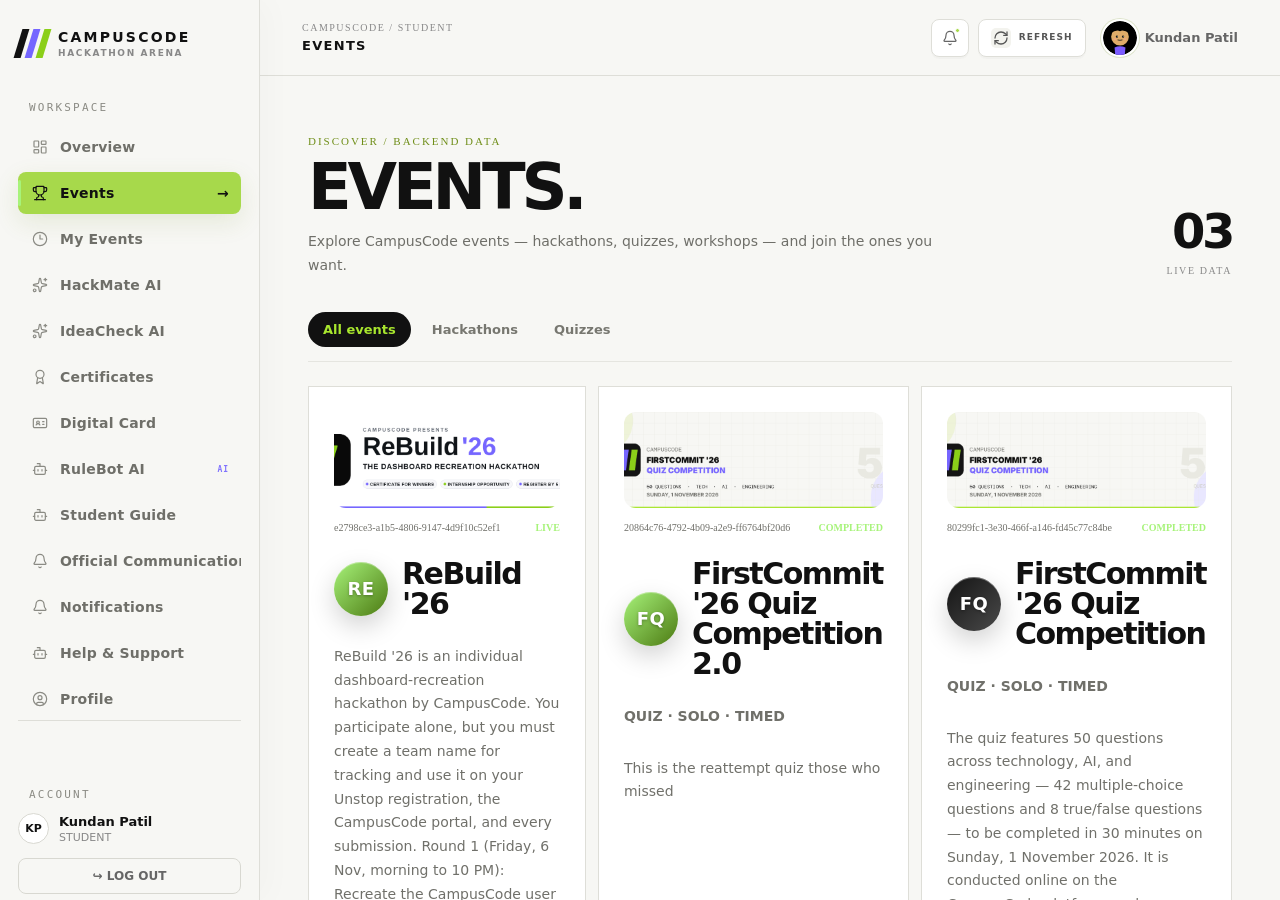
==== Event/Event.html @ 1698e5d3 "Deploy static site with GitHub Pages Co-authored-by: Copilot <223556219+Copilot@users.noreply.github" ====
<!doctype html>
<!doctype html>
<html lang="en">
  <head>
    <meta charset="utf-8" />
    <meta content="width=device-width, initial-scale=1" name="viewport" />
    <title>CampusCode</title>
    <link href="./Event.css" rel="stylesheet" />
    <link
      rel="shortcut icon"
      href="../Main/Assets/image-2.svg"
      type="image/x-icon"
    />
  </head>
  <body>
    <div id="root">
      <div class="student-panel">
        <div class="student-bg-grid"></div>
        <div class="student-bg-orb one"></div>
        <div class="student-bg-orb two"></div>
        <div class="student-mobile-topbar">
          <button class="student-menu-button">☰</button>
          <div class="student-mobile-brand">
            <span aria-label="CampusCode logo" class="cc-mark cc-mark-small">
              <span> </span>
              <span> </span>
              <span> </span>
            </span>
            <div>
              <strong> CAMPUSCODE </strong>
              <span> HACKATHON ARENA </span>
            </div>
          </div>
          <div class="student-mobile-avatar">KP</div>
        </div>
        <aside class="student-sidebar">
          <button aria-label="Close sidebar" class="student-sidebar-close">
            &lsaquo;
          </button>
          <div class="student-brand">
            <span aria-label="CampusCode logo" class="cc-mark">
              <span> </span>
              <span> </span>
              <span> </span>
            </span>
            <div>
              <strong> CAMPUSCODE </strong>
              <span> HACKATHON ARENA </span>
            </div>
          </div>
          <div class="sidebar-label">WORKSPACE</div>
          <nav class="student-nav">
            <button class="student-nav-item" type="button">
              <span class="student-nav-icon">
                <svg
                  aria-hidden="true"
                  class="lucide lucide-layout-dashboard"
                  fill="none"
                  height="16"
                  stroke="currentColor"
                  stroke-linecap="round"
                  stroke-linejoin="round"
                  stroke-width="1.8"
                  viewbox="0 0 24 24"
                  width="16"
                  xmlns="http://www.w3.org/2000/svg"
                >
                  <rect height="9" rx="1" width="7" x="3" y="3"></rect>
                  <rect height="5" rx="1" width="7" x="14" y="3"></rect>
                  <rect height="9" rx="1" width="7" x="14" y="12"></rect>
                  <rect height="5" rx="1" width="7" x="3" y="16"></rect>
                </svg>
              </span>
              <span> Overview </span>
            </button>
            <button class="student-nav-item active" type="button">
              <span class="student-nav-icon">
                <svg
                  aria-hidden="true"
                  class="lucide lucide-trophy"
                  fill="none"
                  height="16"
                  stroke="currentColor"
                  stroke-linecap="round"
                  stroke-linejoin="round"
                  stroke-width="1.8"
                  viewbox="0 0 24 24"
                  width="16"
                  xmlns="http://www.w3.org/2000/svg"
                >
                  <path d="M10 14.66V17a1 1 0 0 1-1 1 2 2 0 0 0-2 2v2"></path>
                  <path d="M14 14.66V17a1 1 0 0 0 1 1 2 2 0 0 1 2 2v2"></path>
                  <path
                    d="M17.916 10H19.5A2.5 2.5 0 0 0 22 7.5V5a1 1 0 0 0-1-1h-3"
                  ></path>
                  <path d="M4 22h16"></path>
                  <path
                    d="M6 9a6 6 0 0 0 12 0V3a1 1 0 0 0-1-1H7a1 1 0 0 0-1 1z"
                  ></path>
                  <path
                    d="M6.084 10H4.5A2.5 2.5 0 0 1 2 7.5V5a1 1 0 0 1 1-1h3"
                  ></path>
                </svg>
              </span>
              <span> Events </span>
              <b> &rarr; </b>
            </button>
            <button class="student-nav-item" type="button">
              <span class="student-nav-icon">
                <svg
                  aria-hidden="true"
                  class="lucide lucide-clock3 lucide-clock-3"
                  fill="none"
                  height="16"
                  stroke="currentColor"
                  stroke-linecap="round"
                  stroke-linejoin="round"
                  stroke-width="1.8"
                  viewbox="0 0 24 24"
                  width="16"
                  xmlns="http://www.w3.org/2000/svg"
                >
                  <circle cx="12" cy="12" r="10"></circle>
                  <path d="M12 6v6h4"></path>
                </svg>
              </span>
              <span> My Events </span>
            </button>
            <button class="student-nav-item" type="button">
              <span class="student-nav-icon">
                <svg
                  aria-hidden="true"
                  class="lucide lucide-sparkles"
                  fill="none"
                  height="16"
                  stroke="currentColor"
                  stroke-linecap="round"
                  stroke-linejoin="round"
                  stroke-width="1.8"
                  viewbox="0 0 24 24"
                  width="16"
                  xmlns="http://www.w3.org/2000/svg"
                >
                  <path
                    d="M11.017 2.814a1 1 0 0 1 1.966 0l1.051 5.558a2 2 0 0 0 1.594 1.594l5.558 1.051a1 1 0 0 1 0 1.966l-5.558 1.051a2 2 0 0 0-1.594 1.594l-1.051 5.558a1 1 0 0 1-1.966 0l-1.051-5.558a2 2 0 0 0-1.594-1.594l-5.558-1.051a1 1 0 0 1 0-1.966l5.558-1.051a2 2 0 0 0 1.594-1.594z"
                  ></path>
                  <path d="M20 2v4"></path>
                  <path d="M22 4h-4"></path>
                  <circle cx="4" cy="20" r="2"></circle>
                </svg>
              </span>
              <span> HackMate AI </span>
            </button>
            <button class="student-nav-item" type="button">
              <span class="student-nav-icon">
                <svg
                  aria-hidden="true"
                  class="lucide lucide-sparkles"
                  fill="none"
                  height="16"
                  stroke="currentColor"
                  stroke-linecap="round"
                  stroke-linejoin="round"
                  stroke-width="1.8"
                  viewbox="0 0 24 24"
                  width="16"
                  xmlns="http://www.w3.org/2000/svg"
                >
                  <path
                    d="M11.017 2.814a1 1 0 0 1 1.966 0l1.051 5.558a2 2 0 0 0 1.594 1.594l5.558 1.051a1 1 0 0 1 0 1.966l-5.558 1.051a2 2 0 0 0-1.594 1.594l-1.051 5.558a1 1 0 0 1-1.966 0l-1.051-5.558a2 2 0 0 0-1.594-1.594l-5.558-1.051a1 1 0 0 1 0-1.966l5.558-1.051a2 2 0 0 0 1.594-1.594z"
                  ></path>
                  <path d="M20 2v4"></path>
                  <path d="M22 4h-4"></path>
                  <circle cx="4" cy="20" r="2"></circle>
                </svg>
              </span>
              <span> IdeaCheck AI </span>
            </button>
            <button class="student-nav-item" type="button">
              <span class="student-nav-icon">
                <svg
                  aria-hidden="true"
                  class="lucide lucide-award"
                  fill="none"
                  height="16"
                  stroke="currentColor"
                  stroke-linecap="round"
                  stroke-linejoin="round"
                  stroke-width="1.8"
                  viewbox="0 0 24 24"
                  width="16"
                  xmlns="http://www.w3.org/2000/svg"
                >
                  <path
                    d="m15.477 12.89 1.515 8.526a.5.5 0 0 1-.81.47l-3.58-2.687a1 1 0 0 0-1.197 0l-3.586 2.686a.5.5 0 0 1-.81-.469l1.514-8.526"
                  ></path>
                  <circle cx="12" cy="8" r="6"></circle>
                </svg>
              </span>
              <span> Certificates </span>
            </button>
            <button class="student-nav-item" type="button">
              <span class="student-nav-icon">
                <svg
                  aria-hidden="true"
                  class="lucide lucide-id-card"
                  fill="none"
                  height="16"
                  stroke="currentColor"
                  stroke-linecap="round"
                  stroke-linejoin="round"
                  stroke-width="1.8"
                  viewbox="0 0 24 24"
                  width="16"
                  xmlns="http://www.w3.org/2000/svg"
                >
                  <path d="M16 10h2"></path>
                  <path d="M16 14h2"></path>
                  <path d="M6.17 15a3 3 0 0 1 5.66 0"></path>
                  <circle cx="9" cy="11" r="2"></circle>
                  <rect height="14" rx="2" width="20" x="2" y="5"></rect>
                </svg>
              </span>
              <span> Digital Card </span>
            </button>
            <button class="student-nav-item rulebot-nav-item" type="button">
              <span class="student-nav-icon">
                <svg
                  aria-hidden="true"
                  class="lucide lucide-bot"
                  fill="none"
                  height="16"
                  stroke="currentColor"
                  stroke-linecap="round"
                  stroke-linejoin="round"
                  stroke-width="1.8"
                  viewbox="0 0 24 24"
                  width="16"
                  xmlns="http://www.w3.org/2000/svg"
                >
                  <path d="M12 8V4H8"></path>
                  <rect height="12" rx="2" width="16" x="4" y="8"></rect>
                  <path d="M2 14h2"></path>
                  <path d="M20 14h2"></path>
                  <path d="M15 13v2"></path>
                  <path d="M9 13v2"></path>
                </svg>
              </span>
              <span> RuleBot AI </span>
            </button>
            <button class="student-nav-item" type="button">
              <span class="student-nav-icon">
                <svg
                  aria-hidden="true"
                  class="lucide lucide-bot"
                  fill="none"
                  height="16"
                  stroke="currentColor"
                  stroke-linecap="round"
                  stroke-linejoin="round"
                  stroke-width="1.8"
                  viewbox="0 0 24 24"
                  width="16"
                  xmlns="http://www.w3.org/2000/svg"
                >
                  <path d="M12 8V4H8"></path>
                  <rect height="12" rx="2" width="16" x="4" y="8"></rect>
                  <path d="M2 14h2"></path>
                  <path d="M20 14h2"></path>
                  <path d="M15 13v2"></path>
                  <path d="M9 13v2"></path>
                </svg>
              </span>
              <span> Student Guide </span>
            </button>
            <button class="student-nav-item" type="button">
              <span class="student-nav-icon">
                <svg
                  aria-hidden="true"
                  class="lucide lucide-bell"
                  fill="none"
                  height="16"
                  stroke="currentColor"
                  stroke-linecap="round"
                  stroke-linejoin="round"
                  stroke-width="1.8"
                  viewbox="0 0 24 24"
                  width="16"
                  xmlns="http://www.w3.org/2000/svg"
                >
                  <path d="M10.268 21a2 2 0 0 0 3.464 0"></path>
                  <path
                    d="M3.262 15.326A1 1 0 0 0 4 17h16a1 1 0 0 0 .74-1.673C19.41 13.956 18 12.499 18 8A6 6 0 0 0 6 8c0 4.499-1.411 5.956-2.738 7.326"
                  ></path>
                </svg>
              </span>
              <span> Official Communication </span>
            </button>
            <button class="student-nav-item" type="button">
              <span class="student-nav-icon">
                <svg
                  aria-hidden="true"
                  class="lucide lucide-bell"
                  fill="none"
                  height="16"
                  stroke="currentColor"
                  stroke-linecap="round"
                  stroke-linejoin="round"
                  stroke-width="1.8"
                  viewbox="0 0 24 24"
                  width="16"
                  xmlns="http://www.w3.org/2000/svg"
                >
                  <path d="M10.268 21a2 2 0 0 0 3.464 0"></path>
                  <path
                    d="M3.262 15.326A1 1 0 0 0 4 17h16a1 1 0 0 0 .74-1.673C19.41 13.956 18 12.499 18 8A6 6 0 0 0 6 8c0 4.499-1.411 5.956-2.738 7.326"
                  ></path>
                </svg>
              </span>
              <span> Notifications </span>
            </button>
            <button class="student-nav-item" type="button">
              <span class="student-nav-icon">
                <svg
                  aria-hidden="true"
                  class="lucide lucide-bot"
                  fill="none"
                  height="16"
                  stroke="currentColor"
                  stroke-linecap="round"
                  stroke-linejoin="round"
                  stroke-width="1.8"
                  viewbox="0 0 24 24"
                  width="16"
                  xmlns="http://www.w3.org/2000/svg"
                >
                  <path d="M12 8V4H8"></path>
                  <rect height="12" rx="2" width="16" x="4" y="8"></rect>
                  <path d="M2 14h2"></path>
                  <path d="M20 14h2"></path>
                  <path d="M15 13v2"></path>
                  <path d="M9 13v2"></path>
                </svg>
              </span>
              <span> Help &amp; Support </span>
            </button>
            <button class="student-nav-item" type="button">
              <span class="student-nav-icon">
                <svg
                  aria-hidden="true"
                  class="lucide lucide-circle-user"
                  fill="none"
                  height="16"
                  stroke="currentColor"
                  stroke-linecap="round"
                  stroke-linejoin="round"
                  stroke-width="1.8"
                  viewbox="0 0 24 24"
                  width="16"
                  xmlns="http://www.w3.org/2000/svg"
                >
                  <circle cx="12" cy="12" r="10"></circle>
                  <circle cx="12" cy="10" r="3"></circle>
                  <path
                    d="M7 20.662V19a2 2 0 0 1 2-2h6a2 2 0 0 1 2 2v1.662"
                  ></path>
                </svg>
              </span>
              <span> Profile </span>
            </button>
          </nav>
          <div class="student-sidebar-bottom">
            <div class="sidebar-label">ACCOUNT</div>
            <div class="sidebar-user">
              <div>KP</div>
              <span>
                <strong> Kundan Patil </strong>
                <small> STUDENT </small>
              </span>
            </div>
            <button class="logout-btn" type="button">
              <span> &rarrhk; </span>
              LOG OUT
            </button>
          </div>
        </aside>
        <main class="student-main">
          <header class="student-topbar">
            <div>
              <span> CAMPUSCODE / STUDENT </span>
              <strong> EVENTS </strong>
            </div>
            <div class="student-top-actions">
              <button
                aria-label="Open notifications"
                class="student-top-notification"
                type="button"
              >
                <svg
                  aria-hidden="true"
                  class="lucide lucide-bell"
                  fill="none"
                  height="16"
                  stroke="currentColor"
                  stroke-linecap="round"
                  stroke-linejoin="round"
                  stroke-width="1.8"
                  viewbox="0 0 24 24"
                  width="16"
                  xmlns="http://www.w3.org/2000/svg"
                >
                  <path d="M10.268 21a2 2 0 0 0 3.464 0"></path>
                  <path
                    d="M3.262 15.326A1 1 0 0 0 4 17h16a1 1 0 0 0 .74-1.673C19.41 13.956 18 12.499 18 8A6 6 0 0 0 6 8c0 4.499-1.411 5.956-2.738 7.326"
                  ></path>
                </svg>
                <i> </i>
              </button>
              <button
                aria-label="Refresh current page"
                class="campus-refresh-button"
                title="Refresh current page"
                type="button"
              >
                <span class="campus-refresh-icon-wrap">
                  <svg
                    aria-hidden="true"
                    class="lucide lucide-refresh-cw campus-refresh-icon"
                    fill="none"
                    height="16"
                    stroke="currentColor"
                    stroke-linecap="round"
                    stroke-linejoin="round"
                    stroke-width="1.9"
                    viewbox="0 0 24 24"
                    width="16"
                    xmlns="http://www.w3.org/2000/svg"
                  >
                    <path
                      d="M3 12a9 9 0 0 1 9-9 9.75 9.75 0 0 1 6.74 2.74L21 8"
                    ></path>
                    <path d="M21 3v5h-5"></path>
                    <path
                      d="M21 12a9 9 0 0 1-9 9 9.75 9.75 0 0 1-6.74-2.74L3 16"
                    ></path>
                    <path d="M8 16H3v5"></path>
                  </svg>
                </span>
                <span class="campus-refresh-label"> REFRESH </span>
              </button>
              <div class="topbar-user">
                <svg
                  aria-hidden="true"
                  class="student-avatar"
                  height="34"
                  viewbox="0 0 100 100"
                  width="34"
                >
                  <circle cx="50" cy="50" r="50"></circle>
                  <circle cx="50" cy="46" fill="#e0ac69" r="26"></circle>
                  <g>
                    <path
                      d="M22 36 Q24 10 50 10 Q76 10 78 36 Q60 24 50 30 Q40 24 22 36Z"
                    ></path>
                    <circle cx="50" cy="12" r="7"></circle>
                  </g>
                  <circle cx="41" cy="46" fill="#1c1c1c" r="3.4"></circle>
                  <circle cx="59" cy="46" fill="#1c1c1c" r="3.4"></circle>
                  <circle cx="42" cy="45" fill="#fff" r="1.1"></circle>
                  <circle cx="60" cy="45" fill="#fff" r="1.1"></circle>
                  <path
                    d="M44 56 Q50 58 56 56"
                    fill="none"
                    stroke="#1c1c1c"
                    stroke-linecap="round"
                    stroke-width="2.4"
                  ></path>
                  <ellipse
                    cx="35"
                    cy="53"
                    fill="#ff9d9d"
                    opacity=".55"
                    rx="4"
                    ry="2.6"
                  ></ellipse>
                  <ellipse
                    cx="65"
                    cy="53"
                    fill="#ff9d9d"
                    opacity=".55"
                    rx="4"
                    ry="2.6"
                  ></ellipse>
                  <path
                    d="M34 78 Q50 70 66 78 L64 100 L36 100Z"
                    fill="#7c5cff"
                  ></path>
                </svg>
                <span> Kundan Patil </span>
              </div>
            </div>
          </header>
          <div class="student-content">
            <div class="student-view">
              <section>
                <div class="student-page-heading">
                  <div>
                    <span> DISCOVER / BACKEND DATA </span>
                    <h1>EVENTS.</h1>
                    <p>
                      Explore CampusCode events &mdash; hackathons, quizzes,
                      workshops &mdash; and join the ones you want.
                    </p>
                  </div>
                  <div class="student-counter">
                    <strong> 03 </strong>
                    <span> LIVE DATA </span>
                  </div>
                </div>
                <div
                  aria-label="Filter events by type"
                  class="event-hub-tabs"
                  role="tablist"
                >
                  <button class="event-hub-tab active" type="button">
                    All events
                  </button>
                  <button class="event-hub-tab" type="button">
                    Hackathons
                  </button>
                  <button class="event-hub-tab" type="button">Quizzes</button>
                </div>
                <div class="hackathon-grid">
                  <article class="hackathon-card">
                    <div class="event-banner">
                      <img
                        alt="ReBuild '26 banner"
                        class="event-banner-web"
                        height="96"
                        loading="lazy"
                        src="../Main/Assets/image-1.png"
                        width="330"
                      />
                      <img
                        alt="ReBuild '26 banner"
                        class="event-banner-mobile"
                        height="0"
                        loading="lazy"
                        src="../Main/Assets/image-1.png"
                        width="0"
                      />
                    </div>
                    <div class="hackathon-card-top">
                      <span> e2798ce3-a1b5-4806-9147-4d9f10c52ef1 </span>
                      <b> LIVE </b>
                    </div>
                    <div class="hackathon-card-brand">
                      <span
                        aria-hidden="true"
                        class="hack-mark"
                        style="
                          width: 54px;
                          height: 54px;
                          font-size: 18px;
                          background: linear-gradient(
                            135deg,
                            rgb(167, 243, 122),
                            rgb(76, 122, 18)
                          );
                        "
                      >
                        RE
                      </span>
                      <h2>ReBuild '26</h2>
                    </div>
                    <p>
                      ReBuild '26 is an individual dashboard-recreation
                      hackathon by CampusCode. You participate alone, but you
                      must create a team name for tracking and use it on your
                      Unstop registration, the CampusCode portal, and every
                      submission. Round 1 (Friday, 6 Nov, morning to 10 PM):
                      Recreate the CampusCode user flow faithfully &mdash;
                      Dashboard, Login, Register, and Student dashboard &mdash;
                      and submit your demo any time till 10 PM. Round 2
                      (Saturday, 7 Nov, top performers from Round 1 only): Build
                      a complete new UI in CampusCode's vibe. Frontend only,
                      mock data is fine. No presentation round. Prizes: Winner
                      certificate + CampusCode internship with ₹15,000 stipend,
                      runner-up certificate, and participation certificates for
                      all. Sunday, 8 Nov (Diwali) is free. This is a paid event
                      (₹50 on Unstop). Paid students receive an invite code
                      &mdash; enter it when you join this event on the portal.
                    </p>
                    <div class="hackathon-data">
                      <span>
                        <small> MODE </small>
                        &mdash;
                      </span>
                      <span>
                        <small> TEAM SIZE </small>
                        Individual
                      </span>
                      <span>
                        <small> START </small>
                        Nov 06, 2026
                      </span>
                    </div>
                    <div class="hackathon-actions">
                      <button class="student-outline-btn">
                        VIEW DETAILS
                        <b> &nearrow; </b>
                      </button>
                      <button class="student-join-btn joined" disabled="">
                        &checkmark; JOINED
                      </button>
                    </div>
                  </article>
                  <article class="hackathon-card">
                    <div class="event-banner">
                      <img
                        alt="FirstCommit '26 Quiz Competition 2.0 banner"
                        class="event-banner-web"
                        height="96"
                        loading="lazy"
                        src="../Main/Assets/image-4.png"
                        width="330"
                      />
                      <img
                        alt="FirstCommit '26 Quiz Competition 2.0 banner"
                        class="event-banner-mobile"
                        height="0"
                        loading="lazy"
                        src="../Main/Assets/image-4.png"
                        width="0"
                      />
                    </div>
                    <div class="hackathon-card-top">
                      <span> 20864c76-4792-4b09-a2e9-ff6764bf20d6 </span>
                      <b> COMPLETED </b>
                    </div>
                    <div class="hackathon-card-brand">
                      <span
                        aria-hidden="true"
                        class="hack-mark"
                        style="
                          width: 54px;
                          height: 54px;
                          font-size: 18px;
                          background: linear-gradient(
                            135deg,
                            rgb(167, 243, 122),
                            rgb(76, 122, 18)
                          );
                        "
                      >
                        FQ
                      </span>
                      <h2>FirstCommit '26 Quiz Competition 2.0</h2>
                    </div>
                    <p>
                      <strong> QUIZ &middot; SOLO &middot; TIMED </strong>
                    </p>
                    <p>This is the reattempt quiz those who missed</p>
                    <div class="hackathon-data">
                      <span>
                        <small> MODE </small>
                        &mdash;
                      </span>
                      <span>
                        <small> FORMAT </small>
                        Solo
                      </span>
                      <span>
                        <small> START </small>
                        &mdash;
                      </span>
                    </div>
                    <div class="hackathon-actions">
                      <button class="student-outline-btn">
                        VIEW DETAILS
                        <b> &nearrow; </b>
                      </button>
                      <button class="student-join-btn">
                        REGISTER FOR QUIZ &nearrow;
                      </button>
                    </div>
                  </article>
                  <article class="hackathon-card">
                    <div class="event-banner">
                      <img
                        alt="FirstCommit '26 Quiz Competition banner"
                        class="event-banner-web"
                        height="96"
                        loading="lazy"
                        src="../Main/Assets/image-4.png"
                        width="330"
                      />
                      <img
                        alt="FirstCommit '26 Quiz Competition banner"
                        class="event-banner-mobile"
                        height="0"
                        loading="lazy"
                        src="../Main/Assets/image-4.png"
                        width="0"
                      />
                    </div>
                    <div class="hackathon-card-top">
                      <span> 80299fc1-3e30-466f-a146-fd45c77c84be </span>
                      <b> COMPLETED </b>
                    </div>
                    <div class="hackathon-card-brand">
                      <span
                        aria-hidden="true"
                        class="hack-mark"
                        style="
                          width: 54px;
                          height: 54px;
                          font-size: 18px;
                          background: linear-gradient(
                            135deg,
                            rgb(20, 20, 20),
                            rgb(74, 74, 74)
                          );
                        "
                      >
                        FQ
                      </span>
                      <h2>FirstCommit '26 Quiz Competition</h2>
                    </div>
                    <p>
                      <strong> QUIZ &middot; SOLO &middot; TIMED </strong>
                    </p>
                    <p>
                      The quiz features 50 questions across technology, AI, and
                      engineering &mdash; 42 multiple-choice questions and 8
                      true/false questions &mdash; to be completed in 30 minutes
                      on Sunday, 1 November 2026. It is conducted online on the
                      CampusCode platform, and every participant gets a single
                      attempt.
                    </p>
                    <div class="hackathon-data">
                      <span>
                        <small> MODE </small>
                        &mdash;
                      </span>
                      <span>
                        <small> FORMAT </small>
                        Solo
                      </span>
                      <span>
                        <small> START </small>
                        &mdash;
                      </span>
                    </div>
                    <div class="hackathon-actions">
                      <button class="student-outline-btn">
                        VIEW DETAILS
                        <b> &nearrow; </b>
                      </button>
                      <button class="student-join-btn">
                        REGISTER FOR QUIZ &nearrow;
                      </button>
                    </div>
                  </article>
                </div>
              </section>
            </div>
          </div>
        </main>
      </div>
    </div>
  </body>
</html>
---- Event/Event.css ----
/* CampusCode Events Page */

* {
  box-sizing: border-box;
}

html,
body {
  margin: 0;
  min-height: 100%;
}

button {
  font: inherit;
  cursor: pointer;
}

img,
svg {
  max-width: 100%;
}

@font-face {
  font-family: "Inter";
  font-style: normal;
  font-weight: 100 900;
  font-display: swap;
  src: url("assets/asset-011.woff2") format("woff2");
}

@font-face {
  font-family: "Inter";
  font-style: normal;
  font-weight: 100 900;
  font-display: swap;
  src: url("assets/asset-011.woff2") format("woff2");
}

@font-face {
  font-family: "Inter";
  font-style: normal;
  font-weight: 100 900;
  font-display: swap;
  src: url("assets/asset-011.woff2") format("woff2");
}

@font-face {
  font-family: "Inter";
  font-style: normal;
  font-weight: 100 900;
  font-display: swap;
  src: url("assets/asset-011.woff2") format("woff2");
}

@font-face {
  font-family: "Inter";
  font-style: normal;
  font-weight: 100 900;
  font-display: swap;
  src: url("assets/asset-011.woff2") format("woff2");
}

@font-face {
  font-family: "Inter";
  font-style: normal;
  font-weight: 100 900;
  font-display: swap;
  src: url("assets/asset-011.woff2") format("woff2");
}

@font-face {
  font-family: "Inter";
  font-style: normal;
  font-weight: 100 900;
  font-display: swap;
  src: url("assets/asset-011.woff2") format("woff2");
}

@font-face {
  font-family: "Inter";
  font-style: normal;
  font-weight: 100 900;
  font-display: swap;
  src: url("assets/asset-011.woff2") format("woff2");
}

@font-face {
  font-family: "Inter";
  font-style: normal;
  font-weight: 100 900;
  font-display: swap;
  src: url("assets/asset-011.woff2") format("woff2");
}

@font-face {
  font-family: "Inter";
  font-style: normal;
  font-weight: 100 900;
  font-display: swap;
  src: url("assets/asset-011.woff2") format("woff2");
}

@font-face {
  font-family: "Inter";
  font-style: normal;
  font-weight: 100 900;
  font-display: swap;
  src: url("assets/asset-011.woff2") format("woff2");
}

@font-face {
  font-family: "Inter";
  font-style: normal;
  font-weight: 100 900;
  font-display: swap;
  src: url("assets/asset-011.woff2") format("woff2");
}

@font-face {
  font-family: "Inter";
  font-style: normal;
  font-weight: 100 900;
  font-display: swap;
  src: url("assets/asset-011.woff2") format("woff2");
}

@font-face {
  font-family: "Inter";
  font-style: normal;
  font-weight: 100 900;
  font-display: swap;
  src: url("assets/asset-011.woff2") format("woff2");
}

@font-face {
  font-family: "Inter";
  font-style: normal;
  font-weight: 100 900;
  font-display: swap;
  src: url("assets/asset-011.woff2") format("woff2");
}

@font-face {
  font-family: "Inter";
  font-style: normal;
  font-weight: 100 900;
  font-display: swap;
  src: url("assets/asset-011.woff2") format("woff2");
}

@font-face {
  font-family: "Inter";
  font-style: normal;
  font-weight: 100 900;
  font-display: swap;
  src: url("assets/asset-011.woff2") format("woff2");
}

@font-face {
  font-family: "Inter";
  font-style: normal;
  font-weight: 100 900;
  font-display: swap;
  src: url("assets/asset-011.woff2") format("woff2");
}

@font-face {
  font-family: "Inter";
  font-style: normal;
  font-weight: 100 900;
  font-display: swap;
  src: url("assets/asset-011.woff2") format("woff2");
}

@font-face {
  font-family: "Inter";
  font-style: normal;
  font-weight: 100 900;
  font-display: swap;
  src: url("assets/asset-011.woff2") format("woff2");
}

@font-face {
  font-family: "Inter";
  font-style: normal;
  font-weight: 100 900;
  font-display: swap;
  src: url("assets/asset-011.woff2") format("woff2");
}

@font-face {
  font-family: "Inter";
  font-style: normal;
  font-weight: 100 900;
  font-display: swap;
  src: url("assets/asset-011.woff2") format("woff2");
}

@font-face {
  font-family: "Inter";
  font-style: normal;
  font-weight: 100 900;
  font-display: swap;
  src: url("assets/asset-011.woff2") format("woff2");
}

@font-face {
  font-family: "Inter";
  font-style: normal;
  font-weight: 100 900;
  font-display: swap;
  src: url("assets/asset-011.woff2") format("woff2");
}

@font-face {
  font-family: "Inter";
  font-style: normal;
  font-weight: 100 900;
  font-display: swap;
  src: url("assets/asset-011.woff2") format("woff2");
}

@font-face {
  font-family: "Inter";
  font-style: normal;
  font-weight: 100 900;
  font-display: swap;
  src: url("assets/asset-011.woff2") format("woff2");
}

@font-face {
  font-family: "Inter";
  font-style: normal;
  font-weight: 100 900;
  font-display: swap;
  src: url("assets/asset-011.woff2") format("woff2");
}

@font-face {
  font-family: "Inter";
  font-style: normal;
  font-weight: 100 900;
  font-display: swap;
  src: url("assets/asset-011.woff2") format("woff2");
}

@font-face {
  font-family: "Inter";
  font-style: normal;
  font-weight: 100 900;
  font-display: swap;
  src: url("assets/asset-011.woff2") format("woff2");
}

@font-face {
  font-family: "Inter";
  font-style: normal;
  font-weight: 100 900;
  font-display: swap;
  src: url("assets/asset-011.woff2") format("woff2");
}

html {
  scroll-behavior: smooth;
}

body {
  background: var(--bg);
  color: var(--text);
  margin: 0px;
  font-family: Inter, sans-serif;
}

.hack-status i.active {
  background: var(--lime-dark);
  box-shadow: rgba(130, 185, 26, 0.4) 0px 0px 9px;
}

.experience-play.active {
  color: rgb(255, 255, 255);
  background: rgb(17, 17, 17);
  border-color: rgb(17, 17, 17);
  transform: scale(1.08);
}

.experience-play.active::before {
  animation: 1.8s ease-out 0s infinite normal none running experiencePulse;
}

.student-panel {
  color: rgb(244, 244, 239);
  background: rgb(7, 7, 7);
  min-height: 100vh;
  font-family: Inter, system-ui, sans-serif;
  display: flex;
  overflow: hidden;
}

.student-bg-grid {
  pointer-events: none;
  background-image:
    linear-gradient(rgba(255, 255, 255, 0.024) 1px, rgba(0, 0, 0, 0) 1px),
    linear-gradient(90deg, rgba(255, 255, 255, 0.024) 1px, rgba(0, 0, 0, 0) 1px);
  background-size: 48px 48px;
  position: fixed;
  inset: 0px;
}

.student-bg-orb {
  filter: blur(100px);
  opacity: 0.08;
  pointer-events: none;
  border-radius: 50%;
  width: 420px;
  height: 420px;
  position: fixed;
}

.cc-mark {
  flex: 0 0 auto;
  align-items: center;
  gap: 4px;
  width: fit-content;
  height: 31px;
  display: inline-flex;
  overflow: visible;
  transform: skew(-17deg);
}

.cc-mark span {
  background: rgb(17, 17, 17);
  width: 7px;
  height: 29px;
  display: block;
}

.cc-mark span:nth-child(2) {
  background: rgb(117, 102, 255);
}

.cc-mark span:nth-child(3) {
  background: rgb(139, 207, 25);
}

.cc-mark-small {
  gap: 3px;
  height: 22px;
}

.cc-mark-small span {
  width: 5px;
  height: 21px;
}

.student-sidebar {
  z-index: 5;
  backdrop-filter: blur(20px);
  background: rgba(7, 7, 7, 0.88);
  border-right: 1px solid rgba(255, 255, 255, 0.08);
  flex-direction: column;
  width: 260px;
  min-width: 260px;
  padding: 28px 18px;
  display: flex;
  position: relative;
}

.student-brand,
.student-mobile-brand {
  align-items: center;
  gap: 11px;
  display: flex;
}

.student-brand strong,
.student-mobile-brand strong {
  letter-spacing: 0.16em;
  font-size: 14px;
  display: block;
}

.student-brand span,
.student-mobile-brand span {
  color: rgb(102, 102, 102);
  letter-spacing: 0.18em;
  margin-top: 3px;
  font-size: 9px;
  font-weight: 800;
  display: block;
}

.sidebar-label {
  color: rgb(68, 68, 68);
  letter-spacing: 0.2em;
  margin: 42px 11px 12px;
  font:
    500 10px "DM Mono",
    monospace;
}

.student-sidebar nav {
  flex-direction: column;
  gap: 4px;
  display: flex;
}

.student-sidebar nav button {
  color: rgb(119, 119, 119);
  text-align: left;
  letter-spacing: 0.02em;
  cursor: pointer;
  background: 0px 0px;
  border: 0px;
  border-radius: 9px;
  align-items: center;
  gap: 13px;
  padding: 12px 13px;
  font: 700 12px Inter;
  transition: 0.25s;
  display: flex;
}

.student-sidebar nav button span {
  color: rgb(85, 85, 85);
  text-align: center;
  width: 20px;
  font-size: 15px;
}

.student-sidebar nav button:hover {
  color: rgb(255, 255, 255);
  background: rgba(255, 255, 255, 0.04);
  transform: translate(2px);
}

.student-sidebar nav button.active span {
  color: rgb(10, 10, 10);
}

.student-sidebar-bottom {
  border-top: 1px solid rgba(255, 255, 255, 0.07);
  margin-top: auto;
  padding-top: 25px;
}

.sidebar-user {
  align-items: center;
  gap: 10px;
  display: flex;
}

.sidebar-user > div,
.student-mobile-avatar {
  color: rgb(167, 243, 122);
  background: rgb(21, 21, 21);
  border: 1px solid rgb(43, 43, 43);
  border-radius: 50%;
  place-items: center;
  width: 31px;
  height: 31px;
  font-size: 11px;
  font-weight: 900;
  display: grid;
}

.sidebar-user strong,
.sidebar-user small {
  display: block;
}

.sidebar-user small {
  color: rgb(85, 85, 85);
  margin-top: 2px;
  font-size: 9px;
}

.logout-btn {
  color: rgb(102, 102, 102);
  cursor: pointer;
  background: 0px 0px;
  border: 1px solid rgb(34, 34, 34);
  border-radius: 8px;
  width: 100%;
  margin-top: 14px;
  padding: 10px;
  font-size: 10px;
  font-weight: 900;
}

.student-main {
  z-index: 1;
  flex: 1 1 0%;
  min-width: 0px;
  max-height: 100vh;
  position: relative;
  overflow: auto;
}

.student-topbar {
  backdrop-filter: blur(20px);
  z-index: 4;
  background: rgba(7, 7, 7, 0.7);
  border-bottom: 1px solid rgba(255, 255, 255, 0.08);
  justify-content: space-between;
  align-items: center;
  height: 76px;
  padding: 0px 42px;
  display: flex;
  position: sticky;
  top: 0px;
}

.student-topbar > div:first-child span {
  color: rgb(68, 68, 68);
  letter-spacing: 0.15em;
  font: 500 9px "DM Mono";
  display: block;
}

.student-topbar > div:first-child strong {
  letter-spacing: 0.1em;
  margin-top: 5px;
  font-size: 13px;
  display: block;
}

.topbar-user {
  color: rgb(119, 119, 119);
  align-items: center;
  gap: 9px;
  font-size: 11px;
  font-weight: 700;
  display: flex;
}

.student-content {
  max-width: 1280px;
  margin: auto;
  padding: 54px 48px 90px;
}

.student-mobile-topbar {
  display: none;
}

.student-page-heading {
  justify-content: space-between;
  align-items: flex-end;
  gap: 25px;
  margin-bottom: 34px;
  display: flex;
}

.student-page-heading > div:first-child > span {
  letter-spacing: 0.18em;
  color: rgb(167, 243, 122);
  font: 500 10px "DM Mono";
}

.student-page-heading h1 {
  letter-spacing: -0.065em;
  margin: 9px 0px 12px;
  font-size: clamp(34px, 5vw, 68px);
  line-height: 0.92;
}

.student-page-heading p {
  color: rgb(102, 102, 102);
  max-width: 650px;
  margin: 0px;
  font-size: 14px;
  line-height: 1.8;
}

.student-counter {
  text-align: right;
  min-width: 100px;
}

.student-counter strong {
  letter-spacing: -0.07em;
  font-size: 45px;
  display: block;
}

.student-counter span {
  color: rgb(85, 85, 85);
  letter-spacing: 0.16em;
  font: 500 9px "DM Mono";
}

.student-hero-mark .cc-mark {
  transform-origin: 50% center;
  width: auto;
  height: auto;
  transform: skew(-17deg) scale(2.6);
}

.student-outline-btn {
  cursor: pointer;
  letter-spacing: 0.12em;
  border: 0px;
  border-radius: 7px;
  padding: 13px 16px;
  font-size: 10px;
  font-weight: 900;
  transition: 0.25s;
}

.student-outline-btn b {
  margin-left: 12px;
}

.student-outline-btn {
  color: rgb(170, 170, 170);
  background: 0px 0px;
  border: 1px solid rgb(40, 40, 40);
}

.hackathon-grid {
  grid-template-columns: repeat(3, 1fr);
  gap: 12px;
  display: grid;
}

.hackathon-card {
  background: rgb(11, 11, 11);
  border: 1px solid rgba(255, 255, 255, 0.08);
  flex-direction: column;
  min-height: 330px;
  padding: 25px;
  transition: 0.25s;
  display: flex;
}

.hackathon-card:hover {
  border-color: rgb(59, 59, 59);
  transform: translateY(-3px);
}

.hackathon-card-top {
  color: rgb(85, 85, 85);
  justify-content: space-between;
  gap: 10px;
  font: 500 9px "DM Mono";
  display: flex;
}

.hackathon-card-top b {
  color: rgb(167, 243, 122);
}

.hackathon-card h2 {
  letter-spacing: -0.05em;
  margin: 35px 0px 12px;
  font-size: 27px;
  line-height: 1;
}

.hackathon-card p {
  color: rgb(102, 102, 102);
  font-size: 12px;
  line-height: 1.7;
}

.hackathon-data {
  grid-template-columns: repeat(3, 1fr);
  gap: 8px;
  margin-top: auto;
  padding: 18px 0px;
  display: grid;
}

.hackathon-data span {
  color: rgb(170, 170, 170);
  font-size: 10px;
}

.hackathon-data small {
  color: rgb(68, 68, 68);
  margin-bottom: 6px;
  font: 500 8px "DM Mono";
  display: block;
}

.match-card .cc-mark {
  margin-bottom: 18px;
}

.student-empty .cc-mark {
  opacity: 0.7;
}

.student-empty .cc-mark-small {
  margin-bottom: 5px;
}

@media (width <= 1050px) {
  .student-sidebar {
    width: 220px;
    min-width: 220px;
  }

  .student-content {
    padding: 42px 28px 70px;
  }

  .hackathon-grid {
    grid-template-columns: repeat(2, 1fr);
  }
}

@media (width <= 780px) {
  .student-panel {
    display: block;
  }

  .student-sidebar {
    width: 260px;
    min-width: 260px;
    transition: 0.3s;
    position: fixed;
    top: 0px;
    bottom: 0px;
    left: -270px;
  }

  .student-sidebar.open {
    left: 0px;
  }

  .student-mobile-topbar {
    z-index: 8;
    background: rgb(8, 8, 8);
    border-bottom: 1px solid rgb(25, 25, 25);
    justify-content: space-between;
    align-items: center;
    height: 64px;
    padding: 0px 16px;
    display: flex;
    position: sticky;
    top: 0px;
  }

  .student-menu-button {
    color: rgb(170, 170, 170);
    cursor: pointer;
    background: 0px 0px;
    border: 0px;
    font-size: 19px;
  }

  .student-mobile-brand {
    gap: 8px;
  }

  .student-mobile-brand strong {
    font-size: 11px;
  }

  .student-mobile-brand span {
    font-size: 9px;
  }

  .student-topbar {
    display: none;
  }

  .student-content {
    padding: 32px 16px 70px;
  }

  .student-page-heading {
    flex-direction: column;
    align-items: flex-start;
  }

  .student-page-heading h1 {
    font-size: 44px;
  }

  .student-counter {
    text-align: left;
  }

  .hackathon-grid {
    grid-template-columns: 1fr;
  }

  .student-page-heading p {
    font-size: 12px;
  }
}

@media print {
  .student-sidebar,
  .student-mobile-topbar,
  .student-topbar,
  .student-bg-grid,
  .student-bg-orb {
    display: none !important;
  }

  .student-panel,
  .student-main {
    color: rgb(0, 0, 0);
    background: rgb(255, 255, 255);
    max-height: none;
    display: block;
    overflow: visible;
  }

  .student-content {
    padding: 0px;
  }
}

.student-panel * {
  --logo-purple: #7566ff;
  --logo-lime: #8bcf19;
}

.student-panel {
  color: rgb(17, 17, 17);
  background: rgb(248, 248, 245);
}

.student-bg-grid {
  opacity: 0.9;
  background-image:
    linear-gradient(rgba(124, 58, 237, 0.043) 1px, rgba(0, 0, 0, 0) 1px),
    linear-gradient(90deg, rgba(167, 217, 75, 0.043) 1px, rgba(0, 0, 0, 0) 1px);
  background-size: 56px 56px;
}

.student-bg-orb {
  opacity: 0.16;
  filter: blur(115px);
  z-index: 0;
}

.student-bg-orb.one {
  background: rgb(167, 217, 75);
  top: -160px;
  right: 8%;
}

.student-bg-orb.two {
  background: rgb(155, 140, 255);
  bottom: -220px;
  left: 18%;
}

.student-sidebar {
  background: rgba(248, 248, 245, 0.94);
  border-right-color: rgb(222, 222, 216);
}

.student-brand strong,
.student-mobile-brand strong {
  color: rgb(17, 17, 17);
}

.student-brand span,
.student-mobile-brand span {
  color: rgb(136, 136, 136);
}

.sidebar-label {
  color: rgb(139, 139, 132);
}

.student-sidebar nav button {
  color: rgb(111, 111, 105);
}

.student-sidebar nav button span {
  color: rgb(139, 139, 132);
}

.student-sidebar nav button:hover {
  color: rgb(17, 17, 17);
  background: rgb(238, 238, 234);
}

.student-sidebar nav button.active {
  color: rgb(17, 17, 17);
  background: rgb(167, 217, 75);
  box-shadow: rgba(115, 145, 45, 0.15) 0px 8px 28px;
}

.student-sidebar-bottom {
  border-top-color: rgb(222, 222, 216);
}

.sidebar-user > div,
.student-mobile-avatar {
  color: rgb(17, 17, 17);
  background: rgb(255, 255, 255);
  border-color: rgb(216, 216, 209);
}

.sidebar-user small {
  color: rgb(136, 136, 136);
}

.logout-btn {
  color: rgb(102, 102, 102);
  border-color: rgb(216, 216, 209);
}

.logout-btn:hover {
  color: rgb(17, 17, 17);
  border-color: rgb(153, 153, 153);
}

.student-topbar {
  background: rgba(248, 248, 245, 0.88);
  border-bottom-color: rgb(222, 222, 216);
}

.student-topbar > div:first-child span {
  color: rgb(136, 136, 136);
}

.topbar-user {
  color: rgb(102, 102, 102);
}

.student-page-heading > div:first-child > span {
  color: rgb(111, 142, 24);
}

.student-page-heading p {
  color: rgb(111, 111, 105);
}

.student-counter span {
  color: rgb(136, 136, 136);
}

.student-outline-btn {
  color: rgb(85, 85, 85);
  border-color: rgb(207, 207, 199);
}

.student-outline-btn:hover {
  color: rgb(17, 17, 17);
  border-color: rgb(153, 153, 153);
}

.hackathon-card {
  color: rgb(17, 17, 17);
  background: rgb(255, 255, 255);
  border-color: rgb(222, 222, 216);
}

.hackathon-card-top span,
.hackathon-card p {
  color: rgb(112, 112, 106);
}

.hackathon-data span,
.hackathon-data small {
  color: rgb(85, 85, 85);
}

.hackathon-data small {
  color: rgb(136, 136, 136);
}

.student-hero-mark .cc-mark {
  filter: drop-shadow(rgba(0, 0, 0, 0.08) 0px 10px 20px);
}

@media print {
  .student-sidebar,
  .student-topbar,
  .student-mobile-topbar {
    display: none !important;
  }

  .student-main {
    max-height: none;
  }

  .student-content {
    padding: 0px;
  }

  .student-panel {
    background: rgb(255, 255, 255);
  }
}

.student-panel {
  overflow: hidden;
  color: rgb(17, 17, 17) !important;
  background: rgb(247, 247, 244) !important;
}

.student-bg-grid {
  background-image:
    linear-gradient(rgba(17, 17, 17, 0.043) 1px, rgba(0, 0, 0, 0) 1px),
    linear-gradient(90deg, rgba(17, 17, 17, 0.043) 1px, rgba(0, 0, 0, 0) 1px) !important;
}

.student-brand,
.student-mobile-brand {
  color: rgb(17, 17, 17);
}

.student-brand > div:last-child > span,
.student-mobile-brand > div:last-child > span {
  color: rgb(136, 136, 136);
  letter-spacing: 0.18em;
  margin-top: 3px;
  font-size: 9px;
  font-weight: 800;
  display: block;
}

.student-brand .cc-mark,
.student-mobile-brand .cc-mark,
.student-empty .cc-mark {
  align-items: center !important;
  gap: 4px !important;
  width: fit-content !important;
  height: 31px !important;
  margin: 0px !important;
  display: inline-flex !important;
  overflow: visible !important;
  transform: skew(-17deg) !important;
}

.student-brand .cc-mark span,
.student-mobile-brand .cc-mark span,
.student-empty .cc-mark span {
  color: rgba(0, 0, 0, 0) !important;
  flex: 0 0 auto !important;
  width: 7px !important;
  height: 29px !important;
  margin: 0px !important;
  display: block !important;
}

.student-brand .cc-mark span:first-child,
.student-mobile-brand .cc-mark span:first-child,
.student-empty .cc-mark span:first-child {
  background: rgb(17, 17, 17) !important;
}

.student-brand .cc-mark span:nth-child(2),
.student-mobile-brand .cc-mark span:nth-child(2),
.student-empty .cc-mark span:nth-child(2) {
  background: rgb(117, 102, 255) !important;
}

.student-brand .cc-mark span:nth-child(3),
.student-mobile-brand .cc-mark span:nth-child(3),
.student-empty .cc-mark span:nth-child(3) {
  background: rgb(139, 207, 25) !important;
}

.student-brand .cc-mark-small,
.student-mobile-brand .cc-mark-small {
  gap: 3px !important;
  height: 22px !important;
}

.student-brand .cc-mark-small span,
.student-mobile-brand .cc-mark-small span {
  width: 5px !important;
  height: 21px !important;
}

.student-sidebar {
  box-shadow: rgba(0, 0, 0, 0.024) 8px 0px 30px;
  background: rgba(247, 247, 244, 0.96) !important;
  border-right: 1px solid rgb(222, 222, 216) !important;
}

.student-topbar {
  background: rgba(247, 247, 244, 0.91) !important;
  border-bottom: 1px solid rgb(222, 222, 216) !important;
}

.student-mobile-topbar {
  background: rgb(247, 247, 244) !important;
  border-bottom: 1px solid rgb(222, 222, 216) !important;
}

.student-main {
  background: rgb(247, 247, 244) !important;
}

.student-content {
  animation: 0.65s cubic-bezier(0.2, 0.8, 0.2, 1) 0s 1 normal both running
    studentContentIn;
}

.student-page-heading {
  animation: 0.7s cubic-bezier(0.2, 0.8, 0.2, 1) 0s 1 normal both running
    studentHeadingIn;
}

.student-page-heading h1 {
  color: rgb(17, 17, 17) !important;
}

.student-page-heading h1 .name-highlight {
  animation: 0.8s cubic-bezier(0.2, 0.8, 0.2, 1) 0s 1 normal both running
    nameReveal;
  display: inline-block;
  position: relative;
  color: rgb(117, 102, 255) !important;
}

.student-page-heading h1 .name-highlight::after {
  content: "";
  transform-origin: 0px center;
  background: rgb(167, 217, 75);
  height: 5px;
  animation: 0.8s cubic-bezier(0.2, 0.8, 0.2, 1) 0.35s 1 normal forwards running
    nameUnderline;
  position: absolute;
  bottom: -5px;
  left: 0px;
  right: 0px;
  transform: scaleX(0);
}

.hackathon-card {
  color: rgb(17, 17, 17) !important;
  background: rgb(255, 255, 255) !important;
  border-color: rgb(222, 222, 216) !important;
}

.hackathon-card {
  transition:
    transform 0.3s,
    box-shadow 0.3s,
    border-color 0.3s;
  animation: 0.65s cubic-bezier(0.2, 0.8, 0.2, 1) 0s 1 normal both running
    cardRise;
}

.hackathon-card:hover {
  transform: translateY(-5px);
  box-shadow: rgba(20, 20, 20, 0.06) 0px 14px 32px;
  border-color: rgb(201, 201, 193) !important;
}

.student-sidebar nav button {
  transition:
    transform 0.25s,
    background 0.25s,
    color 0.25s,
    box-shadow 0.25s;
}

.student-sidebar nav button:hover {
  transform: translate(5px);
}

.student-sidebar nav button.active {
  animation: 2.8s ease-in-out 0s infinite normal none running activeNavPulse;
}

.student-outline-btn:hover {
  transform: translateY(-2px);
}

@keyframes studentContentIn {
  0% {
    opacity: 0;
    transform: translateY(12px);
  }
  100% {
    opacity: 1;
    transform: translateY(0px);
  }
}

@keyframes studentHeadingIn {
  0% {
    opacity: 0;
    transform: translateY(18px);
  }
  100% {
    opacity: 1;
    transform: translateY(0px);
  }
}

@keyframes cardRise {
  0% {
    opacity: 0;
    transform: translateY(18px);
  }
  100% {
    opacity: 1;
    transform: translateY(0px);
  }
}

@keyframes nameReveal {
  0% {
    opacity: 0;
    transform: translate(-8px);
  }
  100% {
    opacity: 1;
    transform: translate(0px);
  }
}

@keyframes nameUnderline {
  100% {
    transform: scaleX(1);
  }
}

@keyframes activeNavPulse {
  0%,
  100% {
    box-shadow: rgba(115, 145, 45, 0.12) 0px 8px 28px;
  }
  50% {
    box-shadow: rgba(115, 145, 45, 0.23) 0px 10px 32px;
  }
}

.student-sidebar nav button.rulebot-nav-item {
  position: relative;
}

.student-sidebar nav button.rulebot-nav-item::after {
  content: "AI";
  letter-spacing: 0.12em;
  color: rgb(117, 102, 255);
  opacity: 0.9;
  margin-left: auto;
  font:
    900 8px "DM Mono",
    monospace;
}

.student-sidebar nav button.rulebot-nav-item.active::after {
  color: rgb(17, 17, 17);
}

.student-top-notification {
  color: rgb(102, 102, 102);
  cursor: pointer;
  background: rgb(255, 255, 255);
  border: 1px solid rgb(222, 222, 216);
  border-radius: 8px;
  justify-content: center;
  align-items: center;
  width: 38px;
  height: 38px;
  transition: 0.2s;
  display: inline-flex;
  position: relative;
}

.student-top-notification:hover {
  color: rgb(17, 17, 17);
  border-color: rgb(167, 217, 75);
  transform: translateY(-1px);
}

.student-top-notification i {
  background: rgb(167, 217, 75);
  border-radius: 50%;
  width: 5px;
  height: 5px;
  position: absolute;
  top: 8px;
  right: 8px;
}

@media (width <= 760px) {
  .student-top-actions {
    gap: 6px;
  }

  .student-top-actions .campus-refresh-button {
    min-width: 38px;
    padding: 0px 9px;
    font-size: 0px;
  }

  .student-top-actions .campus-refresh-icon {
    font-size: 20px;
  }

  .topbar-user span {
    display: none;
  }
}

.student-sidebar {
  overscroll-behavior: contain;
  scrollbar-width: thin;
  scrollbar-color: rgb(207, 207, 199) transparent;
  flex: 0 0 260px;
  align-self: flex-start;
  height: 100vh;
  max-height: 100vh;
  position: sticky;
  top: 0px;
  overflow: hidden auto;
}

.student-sidebar::-webkit-scrollbar {
  width: 6px;
}

.student-main::-webkit-scrollbar {
  width: 6px;
}

.student-sidebar::-webkit-scrollbar-track {
  background: 0px 0px;
}

.student-main::-webkit-scrollbar-track {
  background: 0px 0px;
}

.student-sidebar::-webkit-scrollbar-thumb {
  background: rgb(211, 211, 204);
  border-radius: 20px;
}

.student-main::-webkit-scrollbar-thumb {
  background: rgb(211, 211, 204);
  border-radius: 20px;
}

.student-sidebar::-webkit-scrollbar-thumb:hover {
  background: rgb(170, 169, 161);
}

.student-main::-webkit-scrollbar-thumb:hover {
  background: rgb(170, 169, 161);
}

.student-main {
  overscroll-behavior: contain;
  scrollbar-width: thin;
  scrollbar-color: rgb(207, 207, 199) transparent;
  width: calc(100% - 260px);
  height: 100vh;
  min-height: 0px;
  max-height: 100vh;
  overflow: hidden auto;
}

.student-content {
  width: 100%;
  min-height: calc(-76px + 100vh);
}

.student-sidebar .student-nav,
.student-sidebar nav {
  flex-direction: column;
  gap: 4px;
  display: flex;
}

.student-sidebar .student-nav-item,
.student-sidebar nav button {
  text-align: left;
  white-space: nowrap;
  color: rgb(111, 111, 105);
  letter-spacing: 0.015em;
  cursor: pointer;
  background: 0px 0px;
  border: 0px;
  border-radius: 8px;
  align-items: center;
  gap: 12px;
  width: 100%;
  min-height: 42px;
  margin: 0px;
  padding: 11px 12px;
  font-family: Inter, system-ui, sans-serif;
  font-size: 12px;
  font-weight: 700;
  line-height: 1;
  transition:
    background 0.2s,
    color 0.2s,
    transform 0.2s,
    box-shadow 0.2s;
  display: flex;
  overflow: hidden;
}

.student-sidebar .student-nav-item > span,
.student-sidebar nav button > .student-nav-icon {
  color: rgb(139, 139, 132);
  justify-content: center;
  align-items: center;
  width: 20px;
  min-width: 20px;
  height: 20px;
  font-size: 15px;
  display: inline-flex;
}

.student-sidebar .student-nav-item > span:nth-child(2),
.student-sidebar nav button > span:not(.student-nav-icon) {
  width: auto;
  min-width: 0px;
  height: auto;
  color: inherit;
  font-size: inherit;
  text-align: left;
  flex: 1 1 0%;
  display: block;
}

.student-sidebar .student-nav-item > b,
.student-sidebar nav button > b {
  color: inherit;
  flex: 0 0 auto;
  margin-left: auto;
  font-size: 14px;
  font-weight: 500;
  line-height: 1;
}

.student-sidebar .student-nav-item:hover,
.student-sidebar nav button:hover {
  transform: translate(2px);
  color: rgb(17, 17, 17) !important;
  background: rgb(238, 238, 234) !important;
}

.student-sidebar .student-nav-item.active,
.student-sidebar nav button.active {
  transform: none;
  color: rgb(17, 17, 17) !important;
  background: rgb(167, 217, 75) !important;
  box-shadow: rgba(115, 145, 45, 0.13) 0px 7px 22px !important;
}

.student-sidebar .student-nav-item.active > span,
.student-sidebar nav button.active > .student-nav-icon {
  color: rgb(17, 17, 17) !important;
}

.student-sidebar .rulebot-nav-item::after {
  flex: 0 0 auto;
  margin-left: auto;
}

.student-sidebar-bottom {
  margin-top: auto;
}

.student-topbar {
  z-index: 20;
  justify-content: space-between;
  align-items: center;
  height: 76px;
  min-height: 76px;
  padding: 0px 42px;
  display: flex;
  position: sticky;
  top: 0px;
}

.student-top-actions {
  justify-content: flex-end;
  align-items: center;
  gap: 9px;
  display: flex;
}

.student-top-notification {
  color: rgb(102, 102, 102);
  background: rgb(255, 255, 255);
  border: 1px solid rgb(215, 215, 208);
  border-radius: 8px;
  justify-content: center;
  align-items: center;
  width: 36px;
  min-width: 36px;
  height: 36px;
  padding: 0px;
  display: inline-flex;
}

.student-top-notification i {
  top: 7px;
  right: 7px;
}

.topbar-user {
  white-space: nowrap;
  align-items: center;
  gap: 8px;
  min-height: 36px;
  padding-left: 8px;
  display: flex;
}

@media (width <= 1050px) {
  .student-sidebar {
    flex-basis: 220px;
    width: 220px;
    min-width: 220px;
  }

  .student-main {
    width: calc(100% - 220px);
  }
}

@media (width <= 780px) {
  .student-panel {
    height: 100dvh;
    min-height: 100dvh;
    display: block;
  }

  .student-main {
    width: 100%;
    height: calc(100dvh - 64px);
    max-height: none;
    overflow-y: auto;
  }

  .student-sidebar {
    z-index: 50;
    width: 260px;
    min-width: 260px;
    height: calc(100dvh - 64px);
    max-height: none;
    transition: left 0.28s;
    position: fixed;
    top: 64px;
    bottom: 0px;
    left: -280px;
  }

  .student-sidebar.open,
  .student-sidebar.student-sidebar-open {
    left: 0px;
  }

  .student-mobile-topbar {
    z-index: 60;
    position: sticky;
    top: 0px;
  }

  .student-content {
    min-height: auto;
  }

  .student-top-actions {
    gap: 6px;
  }
}

.student-panel {
  width: 100%;
  height: 100vh;
  min-height: 100vh;
  display: flex;
  position: relative;
  overflow: hidden !important;
}

.student-bg-grid,
.student-bg-orb {
  z-index: 0;
}

.student-sidebar {
  z-index: 20;
  scrollbar-width: thin;
  scrollbar-color: rgb(207, 207, 199) transparent;
  flex: 0 0 260px;
  height: 100vh;
  max-height: 100vh;
  position: relative;
  overflow: hidden auto;
}

.student-sidebar::-webkit-scrollbar {
  width: 5px;
}

.student-sidebar::-webkit-scrollbar-track {
  background: 0px 0px;
}

.student-sidebar::-webkit-scrollbar-thumb {
  background: rgb(208, 208, 200);
  border-radius: 10px;
}

.student-main {
  z-index: 5;
  scrollbar-width: thin;
  scrollbar-color: rgb(207, 207, 199) transparent;
  flex: 1 1 auto;
  min-width: 0px;
  height: 100vh;
  min-height: 0px;
  max-height: 100vh;
  position: relative;
  overflow: hidden auto !important;
}

.student-main::-webkit-scrollbar {
  width: 7px;
}

.student-main::-webkit-scrollbar-track {
  background: 0px 0px;
}

.student-main::-webkit-scrollbar-thumb {
  background: rgb(207, 207, 199);
  border-radius: 10px;
}

.student-content {
  min-height: calc(-76px + 100vh);
  overflow: visible;
}

.student-sidebar .student-nav {
  flex-direction: column;
  gap: 4px;
  display: flex;
}

.student-sidebar .student-nav-item {
  color: rgb(111, 111, 105);
  text-align: left;
  letter-spacing: 0.015em;
  cursor: pointer;
  background: 0px 0px;
  border: 0px;
  border-radius: 8px;
  align-items: center;
  gap: 11px;
  width: 100%;
  min-height: 42px;
  padding: 11px 12px;
  font:
    700 12px / 1 Inter,
    system-ui,
    sans-serif;
  display: flex;
}

.student-sidebar .student-nav-item > .student-nav-icon {
  color: rgb(139, 139, 132);
  justify-content: center;
  align-items: center;
  width: 19px;
  min-width: 19px;
  height: 19px;
  display: inline-flex;
}

.student-sidebar .student-nav-item > span:nth-child(2) {
  white-space: nowrap;
  flex: 1 1 0%;
  min-width: 0px;
}

.student-sidebar .student-nav-item > b {
  color: inherit;
  flex: 0 0 auto;
  font-size: 14px;
  font-weight: 800;
}

.student-sidebar .student-nav-item:hover {
  transform: translate(2px);
  color: rgb(17, 17, 17) !important;
  background: rgb(238, 238, 234) !important;
}

.student-sidebar .student-nav-item.active {
  color: rgb(17, 17, 17) !important;
  background: rgb(167, 217, 75) !important;
  box-shadow: rgba(115, 145, 45, 0.14) 0px 8px 24px !important;
}

.student-sidebar .student-nav-item.active > .student-nav-icon {
  color: rgb(17, 17, 17) !important;
}

.student-sidebar .student-nav-item.rulebot-nav-item::after {
  margin-left: 0px;
}

.hackathon-actions {
  align-items: stretch;
  gap: 8px;
  margin-top: auto;
  display: flex;
}

.hackathon-actions > button {
  flex: 1 1 0%;
  min-width: 0px;
}

.student-join-btn {
  color: rgb(255, 255, 255);
  letter-spacing: 0.08em;
  cursor: pointer;
  background: rgb(17, 17, 17);
  border: 1px solid rgb(17, 17, 17);
  border-radius: 7px;
  padding: 13px 14px;
  font:
    900 10px / 1 Inter,
    system-ui,
    sans-serif;
  transition:
    transform 0.2s,
    background 0.2s,
    color 0.2s,
    border-color 0.2s;
}

.student-join-btn:hover:not(:disabled) {
  background: rgb(117, 102, 255);
  border-color: rgb(117, 102, 255);
  transform: translateY(-2px);
}

.student-join-btn.joined,
.student-join-btn:disabled {
  color: rgb(85, 114, 22);
  cursor: default;
  background: rgb(238, 246, 217);
  border-color: rgb(213, 228, 173);
}

.student-top-notification {
  color: rgb(102, 102, 102);
  background: rgb(255, 255, 255);
  border: 1px solid rgb(222, 222, 216);
  border-radius: 7px;
  width: 38px;
  height: 38px;
}

.student-top-notification:hover {
  color: rgb(17, 17, 17);
  background: rgb(243, 243, 238);
  border-color: rgb(189, 189, 181);
}

@media (width <= 1050px) {
  .student-sidebar {
    flex-basis: 220px;
  }
}

@media (width <= 780px) {
  .student-panel {
    height: 100dvh;
    min-height: 100dvh;
  }

  .student-sidebar {
    width: 260px;
    min-width: 260px;
    height: 100dvh;
    transition: left 0.3s;
    position: fixed;
    top: 0px;
    bottom: 0px;
    left: -270px;
    box-shadow: rgba(0, 0, 0, 0.12) 12px 0px 35px;
  }

  .student-sidebar.student-sidebar-open {
    left: 0px;
  }

  .student-main {
    width: 100%;
    height: 100dvh;
    max-height: 100dvh;
  }

  .student-top-actions {
    gap: 6px;
  }

  .student-top-notification,
  .campus-refresh-button {
    width: 34px !important;
    min-width: 34px !important;
    height: 34px !important;
  }

  .hackathon-actions {
    flex-direction: column;
  }
}

.student-top-actions {
  align-items: center;
  gap: 9px;
  display: flex;
}

.student-top-notification {
  color: rgb(102, 102, 102);
  background: rgb(255, 255, 255);
  border: 1px solid rgb(222, 222, 216);
  border-radius: 8px;
  justify-content: center;
  align-items: center;
  width: 38px;
  min-width: 38px;
  height: 38px;
  padding: 0px;
  transition:
    background 0.2s,
    border-color 0.2s,
    color 0.2s,
    transform 0.15s,
    box-shadow 0.2s;
  display: inline-flex;
  position: relative;
  box-shadow: rgba(0, 0, 0, 0.024) 0px 2px;
}

.student-top-notification:hover {
  color: rgb(17, 17, 17);
  background: rgb(248, 252, 239);
  border-color: rgb(167, 217, 75);
  transform: translateY(-1px);
  box-shadow: rgba(40, 40, 20, 0.07) 0px 5px 16px;
}

.student-top-notification:active {
  transform: translateY(0px) scale(0.98);
}

.student-top-notification:focus-visible {
  outline-offset: 3px;
  outline: rgb(167, 217, 75) solid 2px;
}

.student-top-notification i {
  background: rgb(167, 217, 75);
  border: 1px solid rgb(255, 255, 255);
  border-radius: 50%;
  width: 5px;
  height: 5px;
  position: absolute;
  top: 8px;
  right: 8px;
}

.student-top-actions .campus-refresh-button {
  flex: 0 0 auto;
}

@media (width <= 780px) {
  .student-top-actions {
    gap: 6px;
  }

  .student-top-notification {
    border-radius: 7px;
    width: 34px;
    min-width: 34px;
    height: 34px;
  }

  .student-top-notification i {
    top: 6px;
    right: 6px;
  }
}

.student-sidebar nav button {
  font-size: 14px !important;
}

.sidebar-label {
  font-size: 11px !important;
}

.sidebar-user strong {
  font-size: 13px !important;
}

.sidebar-user small {
  font-size: 11px !important;
}

.logout-btn {
  font-size: 12px !important;
}

.student-topbar > div:first-child span {
  font-size: 10px !important;
}

.student-topbar > div:first-child strong,
.topbar-user {
  font-size: 13px !important;
}

.student-page-heading > div:first-child > span {
  font-size: 11px !important;
}

.student-page-heading p {
  font-size: 14px !important;
  line-height: 1.75 !important;
}

.student-counter strong {
  font-size: 48px !important;
}

.student-counter span {
  font-size: 10px !important;
}

.student-outline-btn {
  font-size: 12px !important;
}

.hackathon-card-top {
  font-size: 10px !important;
}

.hackathon-card h2 {
  font-size: 30px !important;
}

.hackathon-card p {
  font-size: 14px !important;
}

.hackathon-data span {
  font-size: 12px !important;
}

.hackathon-data small {
  font-size: 10px !important;
}

.hackathon-grid {
  min-width: 0px;
}

@media (width <= 780px) {
  .student-sidebar nav button,
  .student-page-heading p {
    font-size: 14px !important;
  }

  .hackathon-card h2 {
    font-size: 27px !important;
  }

  .hackathon-card p {
    font-size: 13px !important;
  }
}

.student-support-card .student-outline-btn {
  text-decoration: none;
}

.student-support-card .student-outline-btn {
  color: rgb(85, 85, 85) !important;
  background: rgb(255, 255, 255) !important;
  border-color: rgb(207, 207, 199) !important;
}

.student-support-card .student-outline-btn:hover {
  color: rgb(17, 17, 17) !important;
  background: rgb(250, 250, 247) !important;
  border-color: rgb(153, 153, 153) !important;
}

.rounds-tab.active {
  color: rgb(16, 16, 16);
  background: linear-gradient(135deg, rgb(201, 247, 155), rgb(167, 243, 122));
  border-color: rgb(167, 243, 122);
  box-shadow: rgba(167, 243, 122, 0.35) 0px 10px 26px;
}

.rounds-panel .student-page-heading {
  display: none;
}

.student-view {
  animation: 0.45s cubic-bezier(0.22, 1, 0.36, 1) 0s 1 normal none running
    studentViewIn;
}

@keyframes studentViewIn {
  0% {
    opacity: 0;
    transform: translateY(16px);
  }
  100% {
    opacity: 1;
    transform: none;
  }
}

.student-page-heading h1 {
  animation: 0.6s cubic-bezier(0.22, 1, 0.36, 1) 50ms 1 normal both running
    headingRise;
}

@keyframes headingRise {
  0% {
    opacity: 0;
    transform: translateY(22px);
  }
  100% {
    opacity: 1;
    transform: none;
  }
}

.student-nav-item {
  transition:
    color 0.22s,
    background 0.22s,
    transform 0.22s;
  position: relative;
  overflow: hidden;
}

.student-nav-item::before {
  content: "";
  background: rgb(167, 243, 122);
  border-radius: 3px;
  width: 3px;
  transition: transform 0.25s cubic-bezier(0.22, 1, 0.36, 1);
  position: absolute;
  top: 8px;
  bottom: 8px;
  left: 0px;
  transform: scaleY(0);
}

.student-nav-item.active::before {
  transform: scaleY(1);
}

.student-nav-item:active {
  transform: scale(0.98);
}

.hackathon-card {
  transition:
    transform 0.28s cubic-bezier(0.22, 1, 0.36, 1),
    border-color 0.28s,
    box-shadow 0.28s;
}

.hackathon-card:hover {
  box-shadow:
    rgba(0, 0, 0, 0.5) 0px 14px 40px,
    rgba(167, 243, 122, 0.07) 0px 0px 32px;
}

.student-sidebar::-webkit-scrollbar {
  width: 9px;
}

.student-main::-webkit-scrollbar {
  width: 9px;
}

.student-sidebar::-webkit-scrollbar-thumb {
  background: rgb(38, 38, 38);
  border: 2px solid rgb(7, 7, 7);
  border-radius: 9px;
}

.student-main::-webkit-scrollbar-thumb {
  background: rgb(38, 38, 38);
  border: 2px solid rgb(7, 7, 7);
  border-radius: 9px;
}

.student-sidebar::-webkit-scrollbar-thumb:hover {
  background: rgb(167, 243, 122);
}

.student-main::-webkit-scrollbar-thumb:hover {
  background: rgb(167, 243, 122);
}

.student-panel ::selection {
  color: rgb(7, 7, 7);
  background: rgb(167, 243, 122);
}

.student-panel button:focus-visible,
.student-panel a:focus-visible,
.student-panel input:focus-visible,
.student-panel textarea:focus-visible {
  outline-offset: 2px;
  outline: rgb(167, 243, 122) solid 2px;
}

@media (prefers-reduced-motion: reduce) {
  .student-view,
  .student-page-heading h1 {
    animation: auto ease 0s 1 normal none running none;
  }

  * {
    transition-duration: 0.01ms !important;
  }
}

.hack-mark {
  text-align: center;
  color: rgb(255, 255, 255);
  letter-spacing: 0.02em;
  text-shadow: rgba(0, 0, 0, 0.3) 0px 1px 3px;
  border-radius: 50%;
  flex-shrink: 0;
  place-content: center;
  place-items: center;
  font-weight: 900;
  line-height: 1;
  display: inline-grid;
  overflow: hidden;
  box-shadow:
    rgba(0, 0, 0, 0.18) 0px 10px 26px,
    rgba(255, 255, 255, 0.35) 0px 1px inset;
}

.hackathon-card-brand {
  align-items: center;
  gap: 14px;
  margin: 26px 0px 12px;
  display: flex;
}

.hackathon-card-brand h2 {
  letter-spacing: -0.05em;
  margin: 0px;
  font-size: 27px;
  line-height: 1;
}

.student-hero-mark .hack-mark {
  border-radius: 26px;
  animation: 5s ease-in-out 0s infinite normal none running heroMarkFloat;
  box-shadow:
    rgba(0, 0, 0, 0.22) 0px 18px 44px,
    rgba(255, 255, 255, 0.35) 0px 2px inset;
}

@media (prefers-reduced-motion: reduce) {
  .student-hero-mark .hack-mark {
    animation: auto ease 0s 1 normal none running none;
  }
}

.student-avatar {
  border-radius: 50%;
  flex-shrink: 0;
  box-shadow:
    rgba(0, 0, 0, 0.14) 0px 8px 22px,
    rgb(255, 255, 255) 0px 0px 0px 3px,
    rgb(223, 229, 205) 0px 0px 0px 4px;
}

.topbar-user .student-avatar {
  box-shadow:
    rgb(255, 255, 255) 0px 0px 0px 2px,
    rgb(223, 229, 205) 0px 0px 0px 3px;
}

.student-hero-avatars .student-avatar {
  animation: 5s ease-in-out 0s infinite normal none running heroAvatarFloat;
}

.student-member-row .student-avatar {
  box-shadow:
    rgba(0, 0, 0, 0.12) 0px 4px 12px,
    rgb(255, 255, 255) 0px 0px 0px 2px;
}

.digital-id-main .student-avatar {
  box-shadow:
    rgba(0, 0, 0, 0.18) 0px 10px 26px,
    rgb(255, 255, 255) 0px 0px 0px 3px,
    rgb(167, 243, 122) 0px 0px 0px 4px;
}

@media (prefers-reduced-motion: reduce) {
  .student-hero-avatars .student-avatar {
    animation: auto ease 0s 1 normal none running none;
  }
}

.notif-filter button.active {
  color: rgb(255, 255, 255);
  background: rgb(17, 17, 17);
}

.notif-filter button.active b {
  color: rgb(17, 17, 17);
  background: rgb(167, 243, 122);
}

.event-hub-tabs {
  border-bottom: 1px solid rgb(229, 229, 224);
  flex-wrap: wrap;
  gap: 6px;
  margin: 18px 0px 24px;
  padding-bottom: 14px;
  display: flex;
}

.event-hub-tab {
  font-style: inherit;
  font-variant: inherit;
  font-stretch: inherit;
  line-height: inherit;
  font-family: inherit;
  font-optical-sizing: inherit;
  font-size-adjust: inherit;
  font-kerning: inherit;
  font-feature-settings: inherit;
  font-variation-settings: inherit;
  font-language-override: inherit;
  color: rgb(119, 119, 112);
  cursor: pointer;
  background: 0px 0px;
  border: 1px solid rgba(0, 0, 0, 0);
  border-radius: 20px;
  padding: 9px 14px;
  font-size: 13px;
  font-weight: 600;
}

.event-hub-tab.active {
  color: rgb(168, 230, 46);
  background: rgb(17, 17, 17);
}

.event-banner {
  margin-bottom: 14px;
}

.event-banner img {
  object-fit: cover;
  border-radius: 12px;
  width: 100%;
  display: block;
}

.event-banner-web {
  max-height: 220px;
}

.event-banner img.event-banner-mobile {
  max-height: 300px;
  display: none;
}

@media (width <= 780px) {
  .event-banner img.event-banner-web {
    display: none;
  }

  .event-banner img.event-banner-mobile {
    display: block;
  }
}

body.quiz-taking .student-sidebar,
body.quiz-taking .student-topbar,
body.quiz-taking .student-mobile-topbar {
  display: none !important;
}

.student-sidebar-close {
  display: none;
}

@media (width <= 780px) {
  .student-sidebar.student-sidebar-open .student-sidebar-close {
    color: rgb(10, 10, 10);
    cursor: pointer;
    z-index: 6;
    background: rgb(167, 243, 122);
    border: 1px solid rgba(0, 0, 0, 0.15);
    border-radius: 50%;
    place-items: center;
    width: 32px;
    height: 32px;
    font-size: 21px;
    font-weight: 900;
    line-height: 1;
    display: grid;
    position: absolute;
    top: 84px;
    right: -16px;
    box-shadow: rgba(0, 0, 0, 0.35) 0px 6px 20px;
  }

  .student-panel {
    width: 100% !important;
    height: 100dvh !important;
    min-height: 100dvh !important;
    display: block !important;
    overflow: hidden !important;
  }

  .student-mobile-topbar {
    z-index: 60 !important;
    width: 100% !important;
    height: 64px !important;
    display: flex !important;
    position: sticky !important;
    top: 0px !important;
  }

  .student-sidebar {
    z-index: 50 !important;
    flex: 0 0 auto !important;
    width: 260px !important;
    min-width: 260px !important;
    height: calc(100dvh - 64px) !important;
    max-height: none !important;
    position: fixed !important;
    top: 64px !important;
    bottom: 0px !important;
    left: -280px !important;
  }

  .student-sidebar.open,
  .student-sidebar.student-sidebar-open {
    left: 0px !important;
  }

  .student-main {
    flex: 0 0 auto !important;
    width: 100% !important;
    height: calc(100dvh - 64px) !important;
    min-height: 0px !important;
    max-height: none !important;
    display: block !important;
    overflow: hidden auto !important;
  }

  .student-topbar {
    display: none !important;
  }

  .student-content {
    width: 100% !important;
    max-width: 100% !important;
    min-height: 0px !important;
    padding: 32px 16px 70px !important;
    overflow-x: hidden !important;
  }

  .student-page-heading h1 {
    overflow-wrap: anywhere !important;
    font-size: 36px !important;
  }

  .student-page-heading p {
    max-width: 100% !important;
  }

  .hackathon-grid {
    grid-template-columns: minmax(0px, 1fr) !important;
  }
}

.campus-refresh-button {
  color: rgb(85, 85, 85);
  letter-spacing: 0.12em;
  cursor: pointer;
  background: rgb(255, 255, 255);
  border: 1px solid rgb(222, 222, 216);
  border-radius: 8px;
  justify-content: center;
  align-items: center;
  gap: 8px;
  min-width: 92px;
  height: 38px;
  padding: 0px 12px;
  font-family: inherit;
  font-size: 9px;
  font-weight: 800;
  line-height: 1;
  transition:
    background 0.2s,
    border-color 0.2s,
    color 0.2s,
    box-shadow 0.2s,
    transform 0.15s;
  display: inline-flex;
  position: relative;
  box-shadow: rgba(0, 0, 0, 0.024) 0px 2px;
}

.campus-refresh-button::after {
  content: "";
  transform-origin: 50% center;
  background: 0px 0px;
  border-radius: 999px;
  height: 2px;
  transition:
    transform 0.2s,
    background 0.2s;
  position: absolute;
  bottom: -1px;
  left: 11px;
  right: 11px;
  transform: scaleX(0);
}

.campus-refresh-button:hover:not(:disabled) {
  color: rgb(23, 23, 23);
  background: rgb(248, 252, 239);
  border-color: rgb(167, 217, 75);
  transform: translateY(-1px);
  box-shadow: rgba(40, 40, 20, 0.07) 0px 5px 16px;
}

.campus-refresh-button:hover:not(:disabled)::after {
  background: rgb(167, 217, 75);
  transform: scaleX(1);
}

.campus-refresh-button:active:not(:disabled) {
  box-shadow: none;
  transform: translateY(0px) scale(0.98);
}

.campus-refresh-button:focus-visible {
  outline-offset: 3px;
  outline: rgb(167, 217, 75) solid 2px;
}

.campus-refresh-button:disabled {
  cursor: default;
  opacity: 0.78;
}

.campus-refresh-icon-wrap {
  background: rgb(243, 243, 238);
  border-radius: 5px;
  flex: 0 0 20px;
  justify-content: center;
  align-items: center;
  width: 20px;
  height: 20px;
  transition:
    background 0.2s,
    color 0.2s;
  display: inline-flex;
}

.campus-refresh-button:hover:not(:disabled) .campus-refresh-icon-wrap {
  color: rgb(88, 117, 29);
  background: rgb(234, 247, 201);
}

.campus-refresh-icon {
  color: currentcolor;
  transition: transform 0.2s;
  display: block;
}

.campus-refresh-button.is-refreshing .campus-refresh-icon {
  animation: 0.65s cubic-bezier(0.4, 0, 0.2, 1) 0s infinite normal none running
    campusRefreshSpin;
}

.campus-refresh-button.is-refreshing .campus-refresh-icon-wrap {
  color: rgb(88, 117, 29);
  background: rgb(234, 247, 201);
}

@keyframes campusRefreshSpin {
  0% {
    transform: rotate(0deg);
  }
  100% {
    transform: rotate(360deg);
  }
}

@media (width <= 780px) {
  .campus-refresh-button {
    border-radius: 7px;
    gap: 0px;
    width: 36px;
    min-width: 36px;
    height: 34px;
    padding: 0px;
  }

  .campus-refresh-label {
    display: none;
  }

  .campus-refresh-icon-wrap {
    width: 20px;
    height: 20px;
  }
}

@media (prefers-reduced-motion: reduce) {
  .campus-refresh-button,
  .campus-refresh-button::after,
  .campus-refresh-icon,
  .campus-refresh-icon-wrap {
    transition: none;
  }

  .campus-refresh-button.is-refreshing .campus-refresh-icon {
    animation: auto ease 0s 1 normal none running none;
  }
}

.org-nav-item.active {
  color: var(--org-neon);
  box-shadow:
    inset 2px 0 var(--org-neon),
    0 0 30px #23f39a09;
  background: linear-gradient(
    90deg,
    rgba(35, 243, 154, 0.1),
    rgba(35, 243, 154, 0.024)
  );
}

.org-nav-item.active .org-nav-icon {
  background: rgba(35, 243, 154, 0.09);
}

.workspace-tabs button.active {
  color: var(--org-neon);
  background: rgba(35, 243, 154, 0.05);
  border-color: rgba(35, 243, 154, 0.2);
}

.round-tab.active {
  color: rgb(6, 19, 12) !important;
  background: var(--org-neon) !important;
  border-color: var(--org-neon) !important;
}

.organizer-page .org-nav-item.active {
  color: var(--org-purple);
  box-shadow:
    inset 3px 0 var(--org-purple),
    0 8px 22px #7c3aed0f;
  background: linear-gradient(90deg, rgb(240, 234, 255), rgb(250, 248, 255));
}

.org-nav-item.active::before {
  transform: scaleY(1);
}

@media (prefers-reduced-motion: reduce) {
  * {
    transition-duration: 0.01ms !important;
  }
}

.organizer-page .org-nav-item.active {
  color: rgb(255, 255, 255) !important;
  background: linear-gradient(
    135deg,
    rgb(99, 102, 241),
    rgb(79, 70, 229)
  ) !important;
  box-shadow: rgba(99, 102, 241, 0.28) 0px 8px 20px !important;
}

.organizer-page .org-nav-item.active .org-nav-icon {
  background: rgba(255, 255, 255, 0.2) !important;
}

.organizer-page .round-tab.active {
  color: rgb(255, 255, 255) !important;
  background: linear-gradient(
    135deg,
    rgb(99, 102, 241),
    rgb(79, 70, 229)
  ) !important;
  border-color: rgba(0, 0, 0, 0) !important;
  box-shadow: rgba(99, 102, 241, 0.3) 0px 8px 20px !important;
}

* {
  box-sizing: border-box;
}

.admin-bg-glow.one {
  background: var(--admin-cyan);
  top: 15%;
  right: -160px;
}

.admin-bg-glow.two {
  background: var(--admin-purple);
  bottom: -180px;
  left: 15%;
}

.admin-nav-item.active svg {
  color: var(--admin-cyan);
}

.status-badge.active {
  color: var(--admin-lime);
  background: rgba(16, 185, 129, 0.07);
  border-color: rgba(16, 185, 129, 0.15);
}

.monitor-tabs button.active {
  color: rgb(255, 255, 255);
  background: rgba(16, 185, 129, 0.09);
  border-color: rgba(16, 185, 129, 0.25);
}

.admin-blueprint-layers button.active {
  color: var(--admin-lime);
  background: rgba(16, 185, 129, 0.05);
  border-color: rgba(16, 185, 129, 0.35);
}

.admin-version-node.active .admin-version-dot {
  border-color: rgb(16, 185, 129);
  transform: scale(1.2);
  box-shadow:
    rgba(16, 185, 129, 0.08) 0px 0px 0px 5px,
    rgba(16, 185, 129, 0.35) 0px 0px 15px;
}

.admin-bg-glow.one {
  background: rgba(16, 185, 129, 0.11);
}

.admin-bg-glow.two {
  background: rgba(16, 185, 129, 0.07);
  animation-delay: -4s;
}

.admin-nav-item.active {
  color: var(--admin-green);
  box-shadow:
    inset 2px 0 var(--admin-green),
    0 0 30px #10b9810d;
  background: linear-gradient(
    90deg,
    rgba(16, 185, 129, 0.12),
    rgba(16, 185, 129, 0.03)
  );
}

.admin-nav-item.active::before {
  transform: scaleY(1);
}

@media (prefers-reduced-motion: reduce) {
  * {
    transition-duration: 0.01ms !important;
  }
}

.admin-version-node.active .admin-version-dot {
  animation: 2s ease-in-out 0s infinite normal none running verPulse;
}

@keyframes verPulse {
  0%,
  100% {
    box-shadow:
      rgba(16, 185, 129, 0.08) 0px 0px 0px 5px,
      rgba(16, 185, 129, 0.35) 0px 0px 15px;
  }
  50% {
    box-shadow:
      rgba(16, 185, 129, 0.14) 0px 0px 0px 9px,
      rgba(16, 185, 129, 0.55) 0px 0px 26px;
  }
}
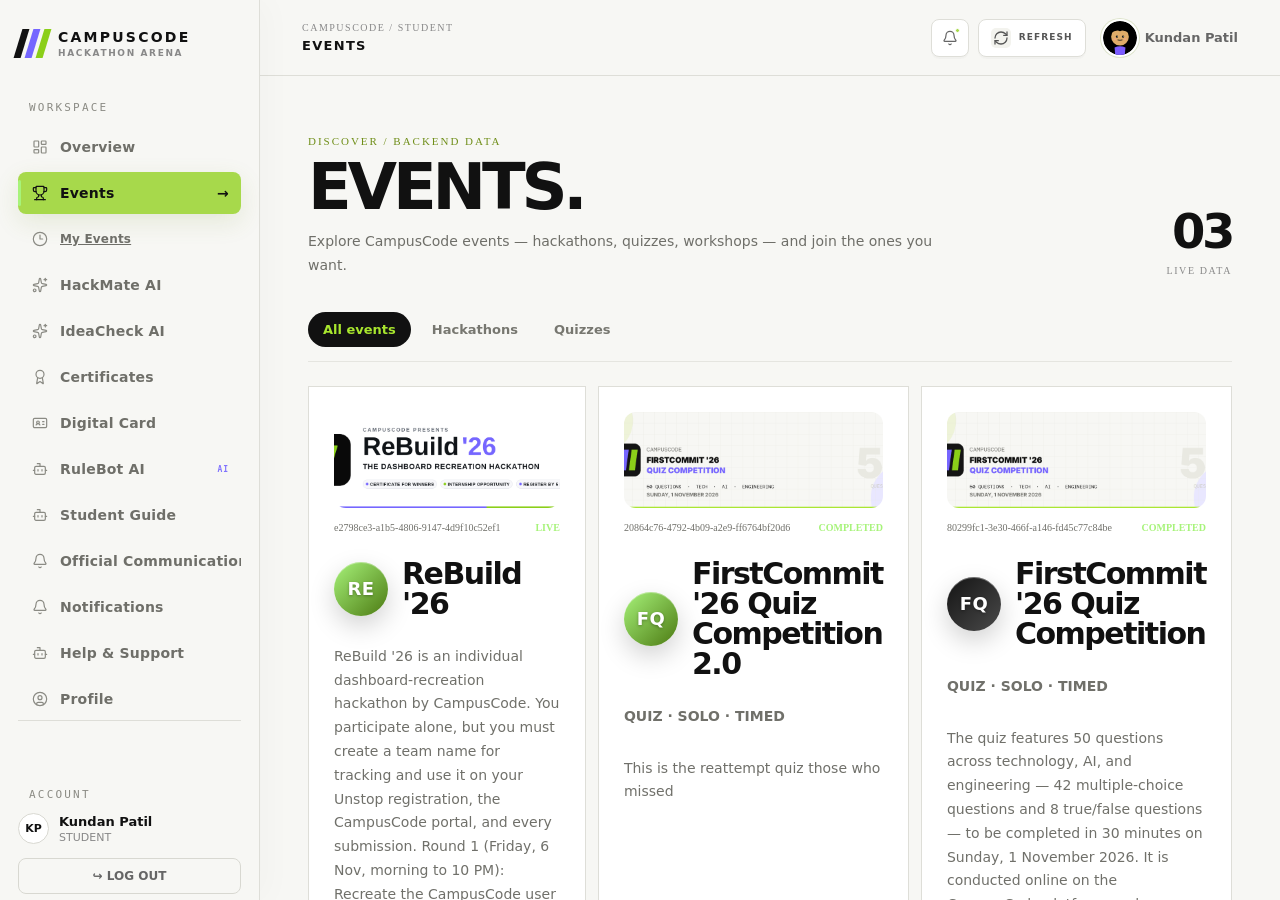
==== commit 6ee07c17: "Link event catalog to my events Co-authored-by: Copilot <223556219+Copilot@users.noreply.github.com>" ====
--- a/Event/Event.html
+++ b/Event/Event.html
@@ -105,7 +105,7 @@
               <span> Events </span>
               <b> &rarr; </b>
             </button>
-            <button class="student-nav-item" type="button">
+            <a class="student-nav-item" href="../Events/Events.html">
               <span class="student-nav-icon">
                 <svg
                   aria-hidden="true"
@@ -125,7 +125,7 @@
                 </svg>
               </span>
               <span> My Events </span>
-            </button>
+            </a>
             <button class="student-nav-item" type="button">
               <span class="student-nav-icon">
                 <svg
